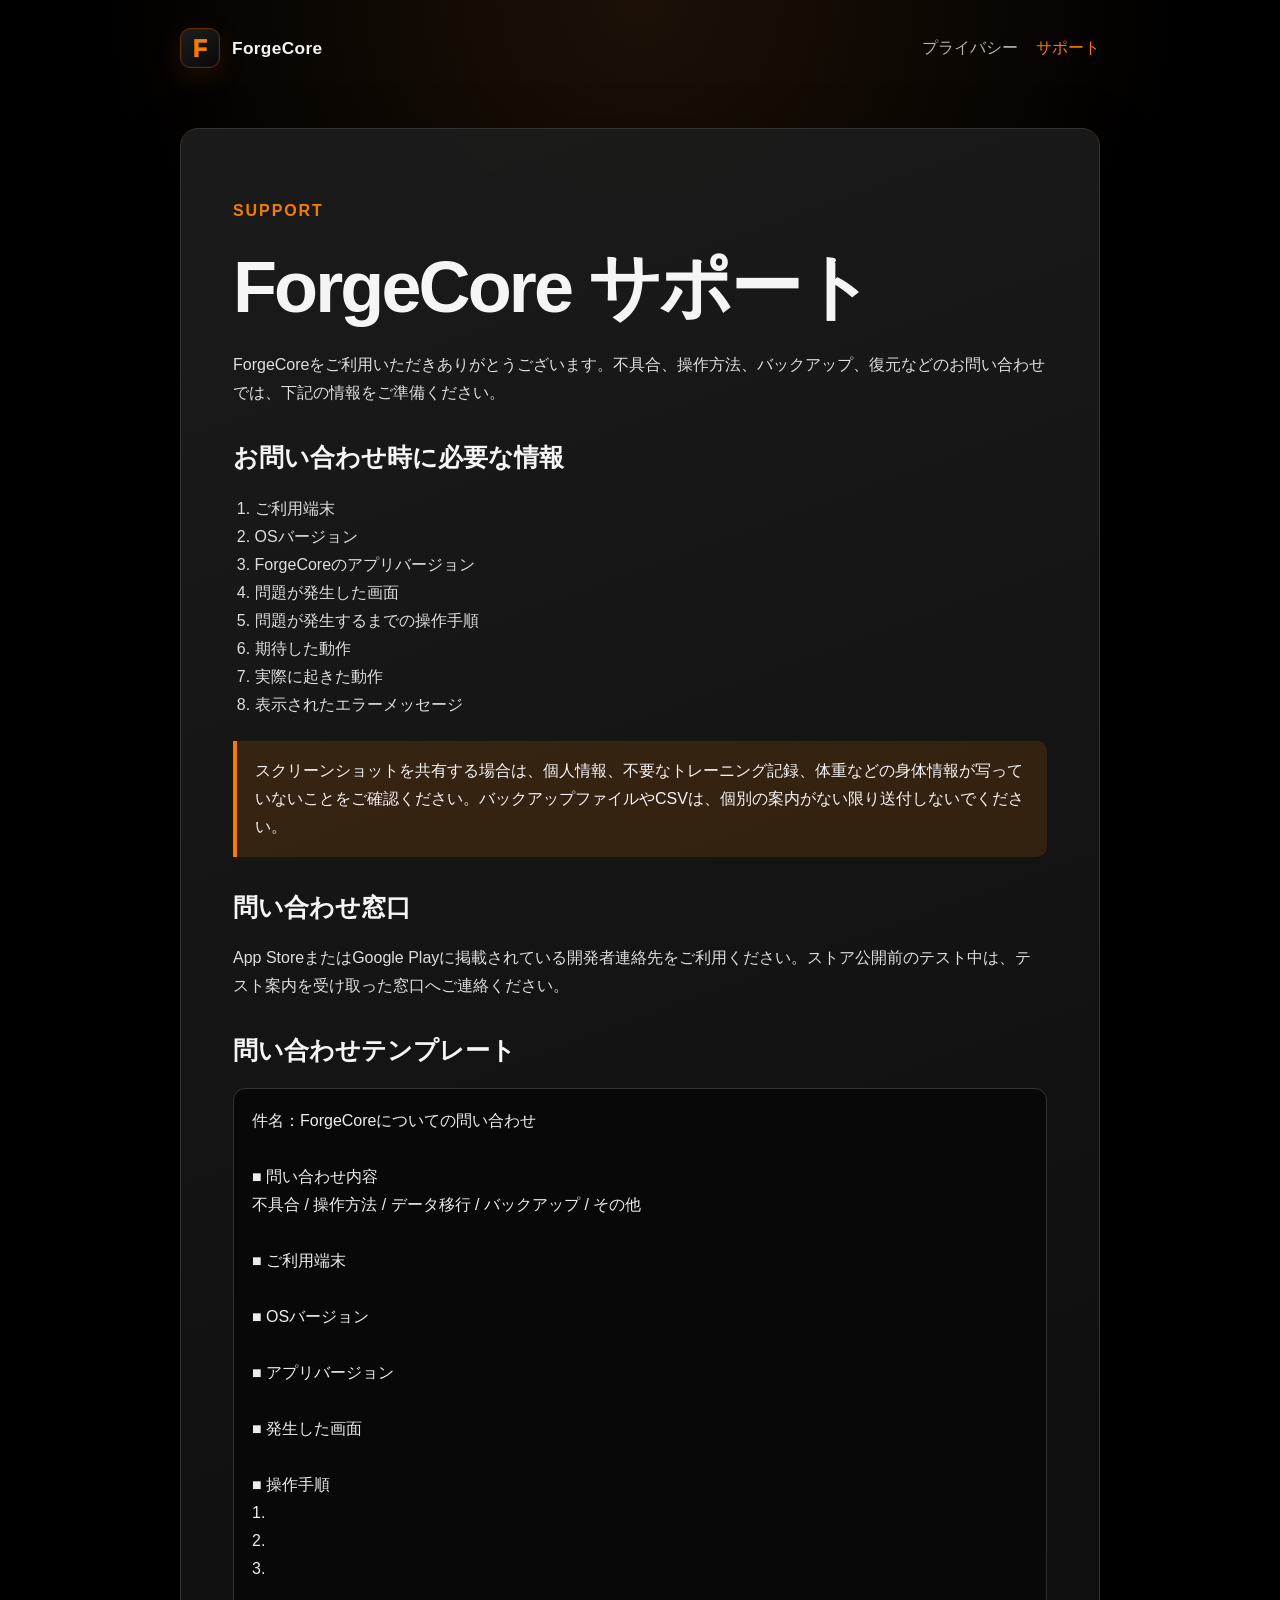
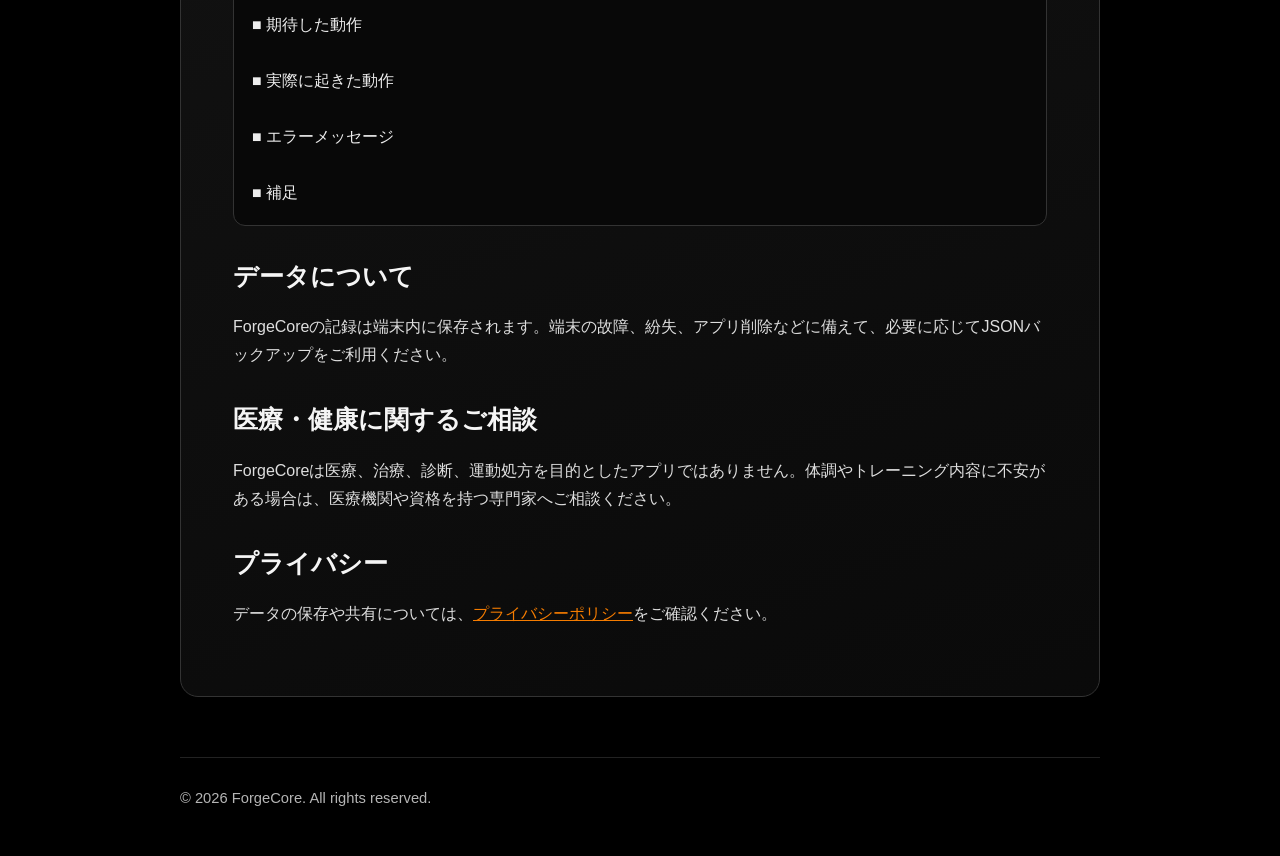
==== support/index.html @ f424737b "公開ページの空ファイルを修復" ====
<!doctype html>
<html lang="ja">
<head>
  <meta charset="utf-8">
  <meta name="viewport" content="width=device-width, initial-scale=1">
  <meta name="description" content="ForgeCoreのサポートページです。">
  <title>サポート | ForgeCore</title>
  <link rel="stylesheet" href="../assets/styles.css">
</head>
<body>
  <header>
    <a class="brand" href="../"><span class="brand-mark" aria-hidden="true">F</span><span>ForgeCore</span></a>
    <nav aria-label="主要ナビゲーション">
      <a href="../privacy/">プライバシー</a>
      <a href="./" aria-current="page">サポート</a>
    </nav>
  </header>

  <main>
    <article>
      <p class="eyebrow">Support</p>
      <h1>ForgeCore サポート</h1>
      <p>ForgeCoreをご利用いただきありがとうございます。不具合、操作方法、バックアップ、復元などのお問い合わせでは、下記の情報をご準備ください。</p>

      <h2>お問い合わせ時に必要な情報</h2>
      <ol>
        <li>ご利用端末</li>
        <li>OSバージョン</li>
        <li>ForgeCoreのアプリバージョン</li>
        <li>問題が発生した画面</li>
        <li>問題が発生するまでの操作手順</li>
        <li>期待した動作</li>
        <li>実際に起きた動作</li>
        <li>表示されたエラーメッセージ</li>
      </ol>

      <div class="notice">スクリーンショットを共有する場合は、個人情報、不要なトレーニング記録、体重などの身体情報が写っていないことをご確認ください。バックアップファイルやCSVは、個別の案内がない限り送付しないでください。</div>

      <h2>問い合わせ窓口</h2>
      <p>App StoreまたはGoogle Playに掲載されている開発者連絡先をご利用ください。ストア公開前のテスト中は、テスト案内を受け取った窓口へご連絡ください。</p>

      <h2>問い合わせテンプレート</h2>
      <div class="template">件名：ForgeCoreについての問い合わせ

■ 問い合わせ内容
不具合 / 操作方法 / データ移行 / バックアップ / その他

■ ご利用端末

■ OSバージョン

■ アプリバージョン

■ 発生した画面

■ 操作手順
1.
2.
3.

■ 期待した動作

■ 実際に起きた動作

■ エラーメッセージ

■ 補足</div>

      <h2>データについて</h2>
      <p>ForgeCoreの記録は端末内に保存されます。端末の故障、紛失、アプリ削除などに備えて、必要に応じてJSONバックアップをご利用ください。</p>

      <h2>医療・健康に関するご相談</h2>
      <p>ForgeCoreは医療、治療、診断、運動処方を目的としたアプリではありません。体調やトレーニング内容に不安がある場合は、医療機関や資格を持つ専門家へご相談ください。</p>

      <h2>プライバシー</h2>
      <p>データの保存や共有については、<a href="../privacy/">プライバシーポリシー</a>をご確認ください。</p>
    </article>
  </main>

  <footer>© 2026 ForgeCore. All rights reserved.</footer>
</body>
</html>
---- assets/styles.css ----
:root {
  color-scheme: dark;
  --bg: #000000;
  --surface: #111111;
  --surface-2: #1b1b1b;
  --border: #333333;
  --text: #f5f5f5;
  --muted: #b5b5b5;
  --accent: #f57c00;
  --accent-soft: rgba(245, 124, 0, 0.14);
  font-family: -apple-system, BlinkMacSystemFont, "Segoe UI", "Noto Sans JP", sans-serif;
}

* { box-sizing: border-box; }

body {
  margin: 0;
  background: radial-gradient(circle at top, #1d1107 0, var(--bg) 34rem);
  color: var(--text);
  line-height: 1.75;
}

a { color: var(--accent); }

a:hover { text-decoration: none; }

header, main, footer {
  width: min(920px, calc(100% - 32px));
  margin-inline: auto;
}

header {
  display: flex;
  align-items: center;
  justify-content: space-between;
  gap: 24px;
  padding: 28px 0;
}

.brand {
  display: inline-flex;
  align-items: center;
  gap: 12px;
  color: var(--text);
  font-size: 1.08rem;
  font-weight: 800;
  text-decoration: none;
  letter-spacing: 0.02em;
}

.brand-mark {
  display: grid;
  place-items: center;
  width: 40px;
  height: 40px;
  border: 1px solid #5d2e00;
  border-radius: 10px;
  background: linear-gradient(145deg, #1e1e1e, #080808);
  color: var(--accent);
  font-size: 1.45rem;
  font-weight: 950;
  box-shadow: inset 0 0 0 1px rgba(255,255,255,.03), 0 8px 28px rgba(245,124,0,.12);
}

nav { display: flex; flex-wrap: wrap; gap: 18px; }
nav a { color: var(--muted); text-decoration: none; }
nav a:hover, nav a[aria-current="page"] { color: var(--accent); }

.hero { padding: 72px 0 44px; }
.eyebrow { color: var(--accent); font-weight: 800; letter-spacing: .12em; text-transform: uppercase; }

h1, h2, h3 { line-height: 1.28; }
h1 { margin: 8px 0 18px; font-size: clamp(2.25rem, 7vw, 4.5rem); letter-spacing: -0.04em; }
h2 { margin-top: 2.2rem; font-size: 1.55rem; }
h3 { margin-top: 1.6rem; font-size: 1.15rem; }

.lead { max-width: 720px; color: #dedede; font-size: clamp(1.05rem, 2.4vw, 1.28rem); }

.grid {
  display: grid;
  grid-template-columns: repeat(auto-fit, minmax(250px, 1fr));
  gap: 18px;
  margin: 32px 0 64px;
}

.card, article {
  border: 1px solid var(--border);
  border-radius: 18px;
  background: linear-gradient(160deg, rgba(28,28,28,.95), rgba(10,10,10,.98));
  box-shadow: 0 20px 60px rgba(0,0,0,.34);
}

.card { display: block; padding: 26px; color: var(--text); text-decoration: none; }
.card:hover { border-color: #704016; transform: translateY(-1px); }
.card p { color: var(--muted); }

article { padding: clamp(24px, 5vw, 52px); margin: 32px 0 60px; }
article p, article li { color: #dedede; }
article ul, article ol { padding-left: 1.35rem; }

.notice {
  margin: 22px 0;
  padding: 16px 18px;
  border-left: 4px solid var(--accent);
  border-radius: 0 10px 10px 0;
  background: var(--accent-soft);
}

.meta { color: var(--muted); font-size: .94rem; }
.template {
  white-space: pre-wrap;
  padding: 18px;
  border: 1px solid var(--border);
  border-radius: 12px;
  background: #080808;
  color: #ededed;
  overflow-wrap: anywhere;
}

footer {
  padding: 28px 0 44px;
  border-top: 1px solid #222;
  color: var(--muted);
  font-size: .92rem;
}

@media (max-width: 640px) {
  header { align-items: flex-start; flex-direction: column; }
  .hero { padding-top: 38px; }
}
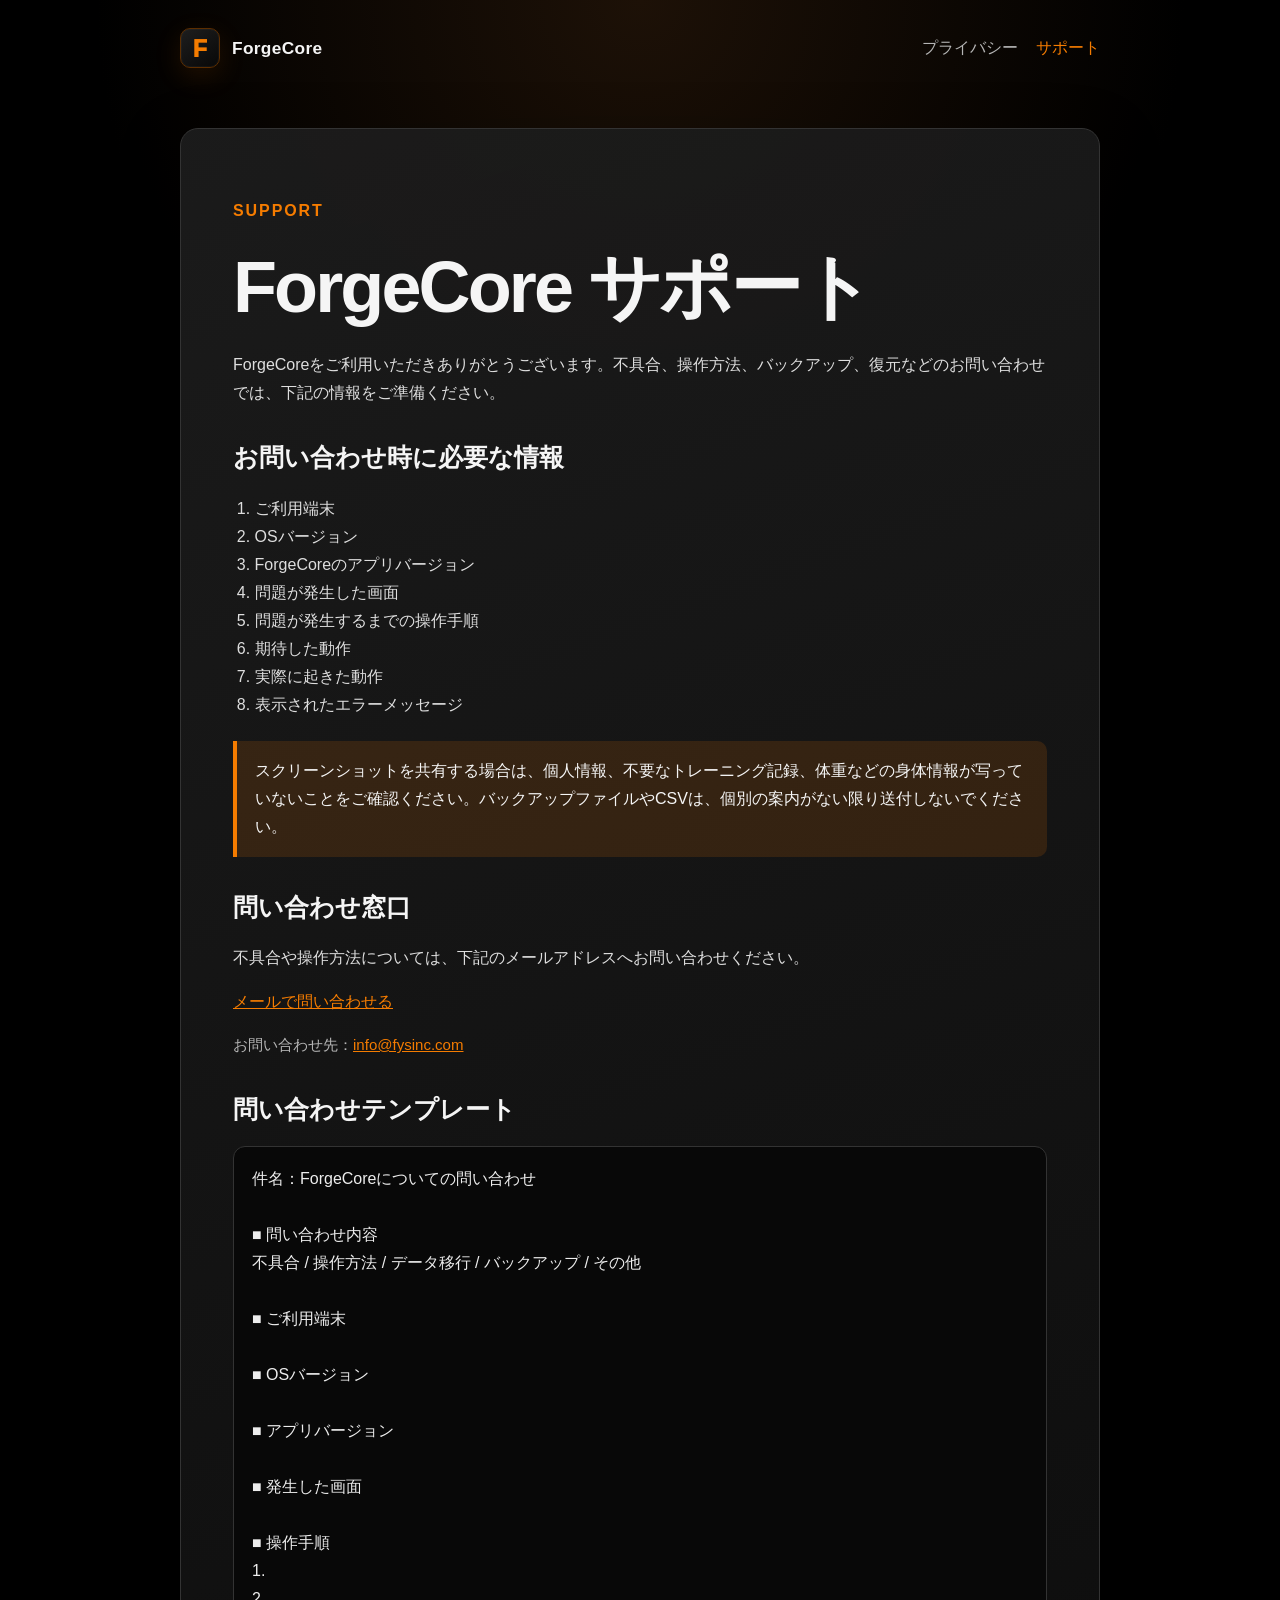
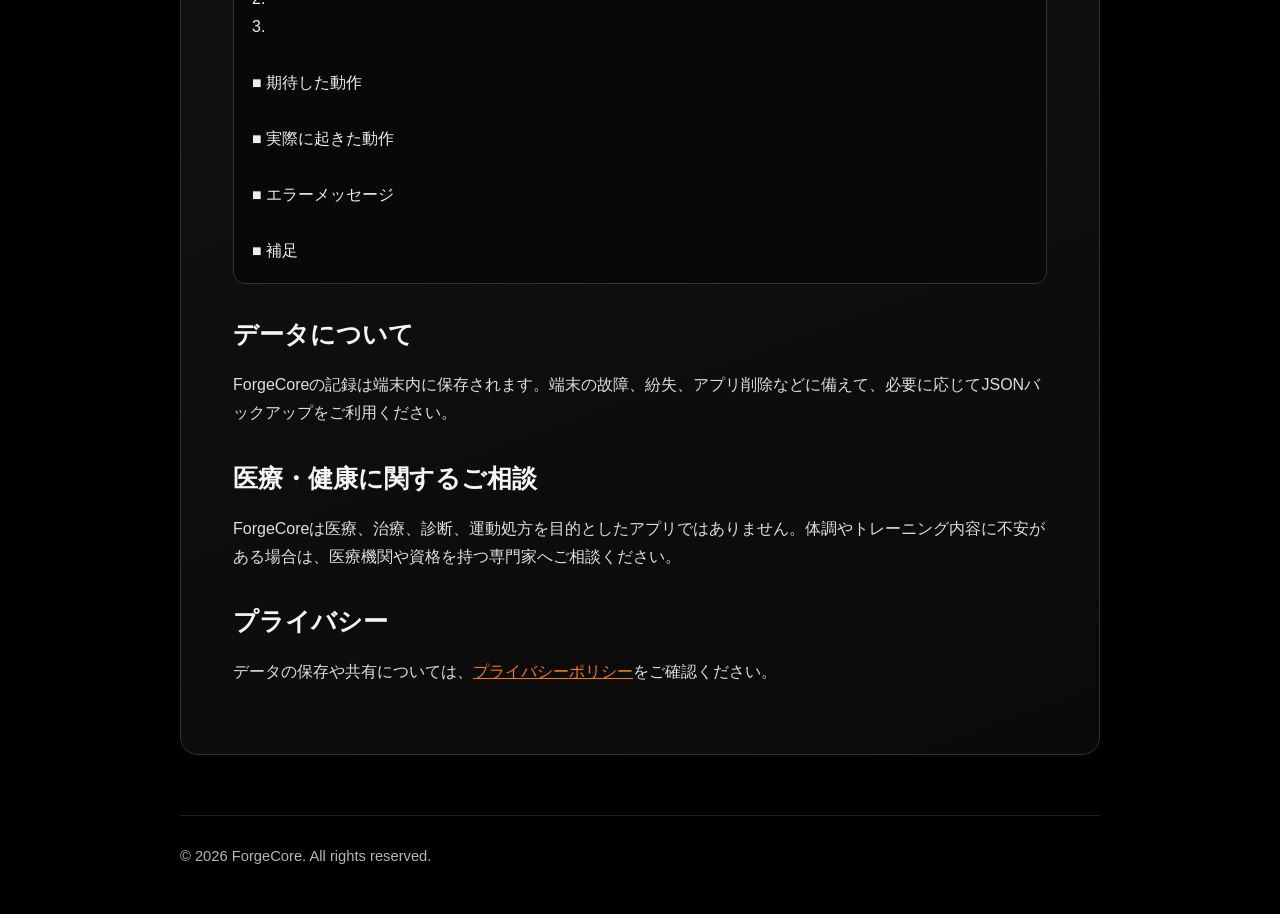
==== commit 1780f8a0: "サポートページに問い合わせメールを追加" ====
--- a/support/index.html
+++ b/support/index.html
@@ -37,7 +37,9 @@
       <div class="notice">スクリーンショットを共有する場合は、個人情報、不要なトレーニング記録、体重などの身体情報が写っていないことをご確認ください。バックアップファイルやCSVは、個別の案内がない限り送付しないでください。</div>
 
       <h2>問い合わせ窓口</h2>
-      <p>App StoreまたはGoogle Playに掲載されている開発者連絡先をご利用ください。ストア公開前のテスト中は、テスト案内を受け取った窓口へご連絡ください。</p>
+      <p>不具合や操作方法については、下記のメールアドレスへお問い合わせください。</p>
+      <p><a class="contact-button" href="mailto:info@fysinc.com?subject=ForgeCore%E3%81%AB%E3%81%A4%E3%81%84%E3%81%A6%E3%81%AE%E5%95%8F%E3%81%84%E5%90%88%E3%82%8F%E3%81%9B">メールで問い合わせる</a></p>
+      <p class="meta">お問い合わせ先：<a href="mailto:info@fysinc.com">info@fysinc.com</a></p>
 
       <h2>問い合わせテンプレート</h2>
       <div class="template">件名：ForgeCoreについての問い合わせ
